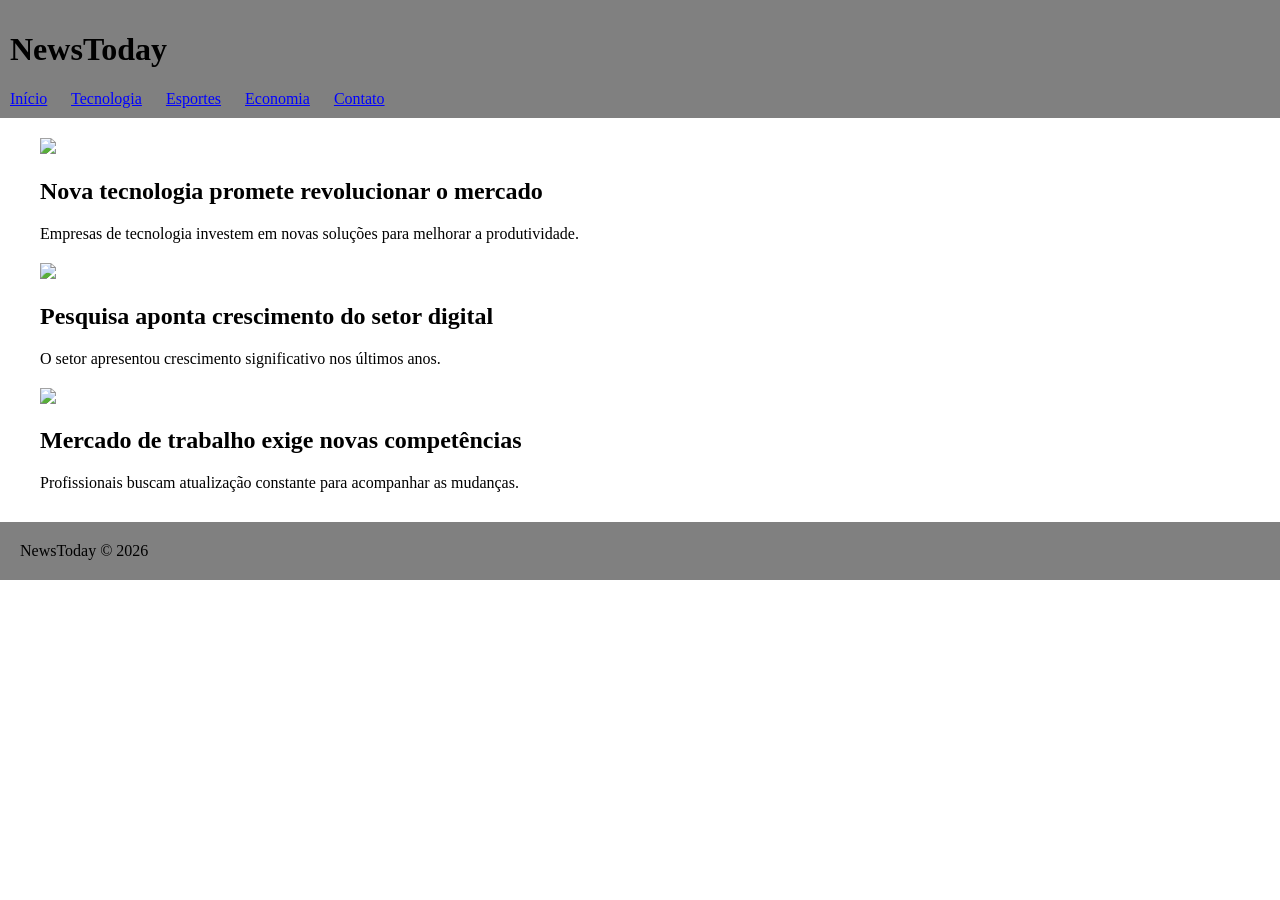
==== index.html @ 168670d2 "SA02" ====
<!DOCTYPE html>
<html lang="pt-br">

<head>
    <meta charset="UTF-8">
    <title>NewsToday</title>
    <link rel="stylesheet" href="style.css">
</head>

<body>
    <div class="topo">
        <h1>NewsToday</h1>

        <div class="menu">
            <a href="#">Início</a>
            <a href="#">Tecnologia</a>
            <a href="#">Esportes</a>
            <a href="#">Economia</a>
            <a href="#">Contato</a>
        </div>
    </div>

    <div class="conteudo">

        <div class="noticia">
            <img src="https://blog.fazedores.com/wp-content/uploads/2019/03/casa2.jpg">

            <h2>Nova tecnologia promete revolucionar o mercado</h2>

            <p>
                Empresas de tecnologia investem em novas soluções para melhorar a produtividade.
            </p>
        </div>

        <div class="noticia">
            <img
                src="https://s3.sa-east-1.amazonaws.com/cdn.nasajon/wp-content/uploads/2022/08/16161618/A-influencia-da-tecnologia-no-comercio.png">

            <h2>Pesquisa aponta crescimento do setor digital</h2>

            <p>
                O setor apresentou crescimento significativo nos últimos anos.
            </p>
        </div>

        <div class="noticia">
            <img src="https://i0.wp.com/nectar.empregare.com/wp-content/uploads/2021/11/1-1.jpg?resize=800%2C534&ssl=1">

            <h2>Mercado de trabalho exige novas competências</h2>

            <p>
                Profissionais buscam atualização constante para acompanhar as mudanças.
            </p>
        </div>

    </div>

    <div class="rodape">
        NewsToday © 2026
    </div>
</body>

</html>
---- style.css ----
body {
    margin: 0;
    font-family: "Jokerman", fantasy;
}

h2 {
    font-family: "Chiller", cursive;
}

.topo {
    background-color: gray;
    padding: 10px;
}

.menu a {
    margin-right: 20px;
    color: blue;
}

.conteudo {
    width: 1200px;
    margin: auto;
}

.noticia {
    margin-top: 20px;
}

.noticia img {
    width: 800px;
}

.rodape {
    margin-top: 30px;
    background-color: gray;
    padding: 20px;
}
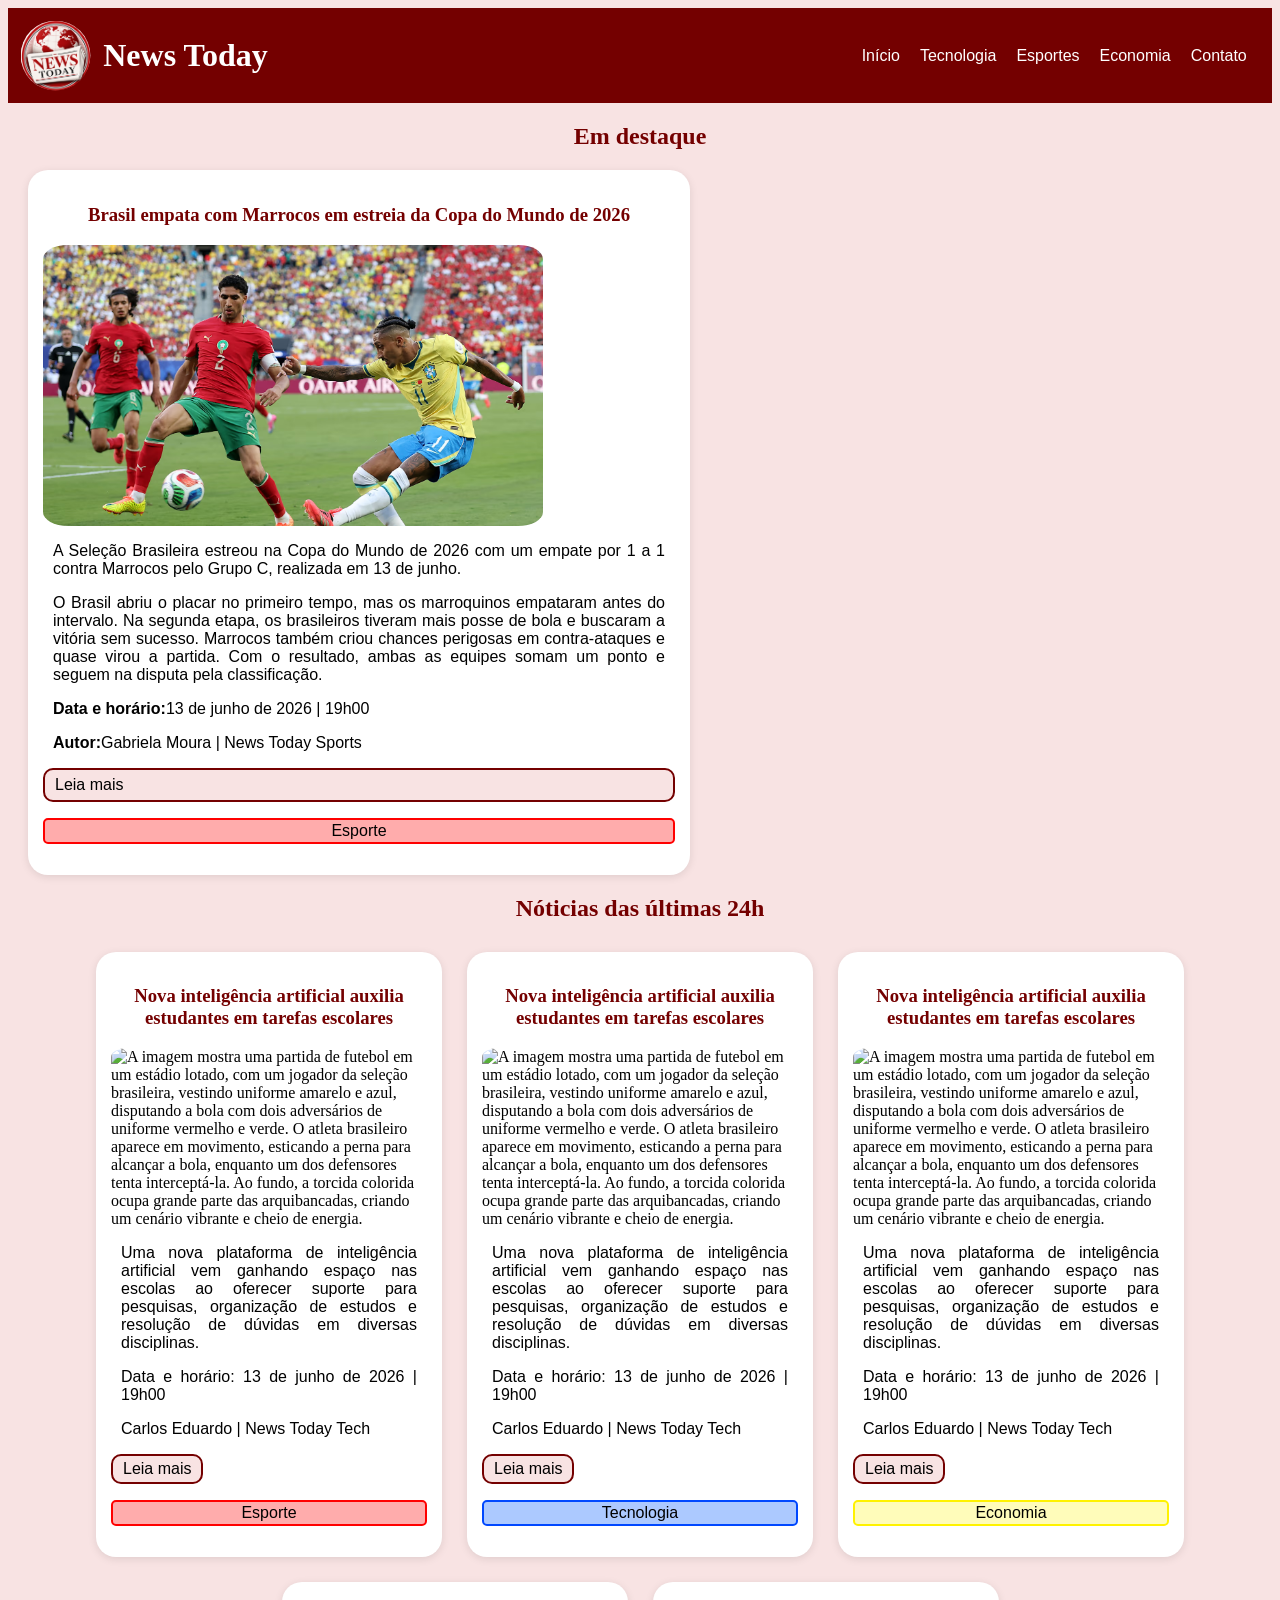
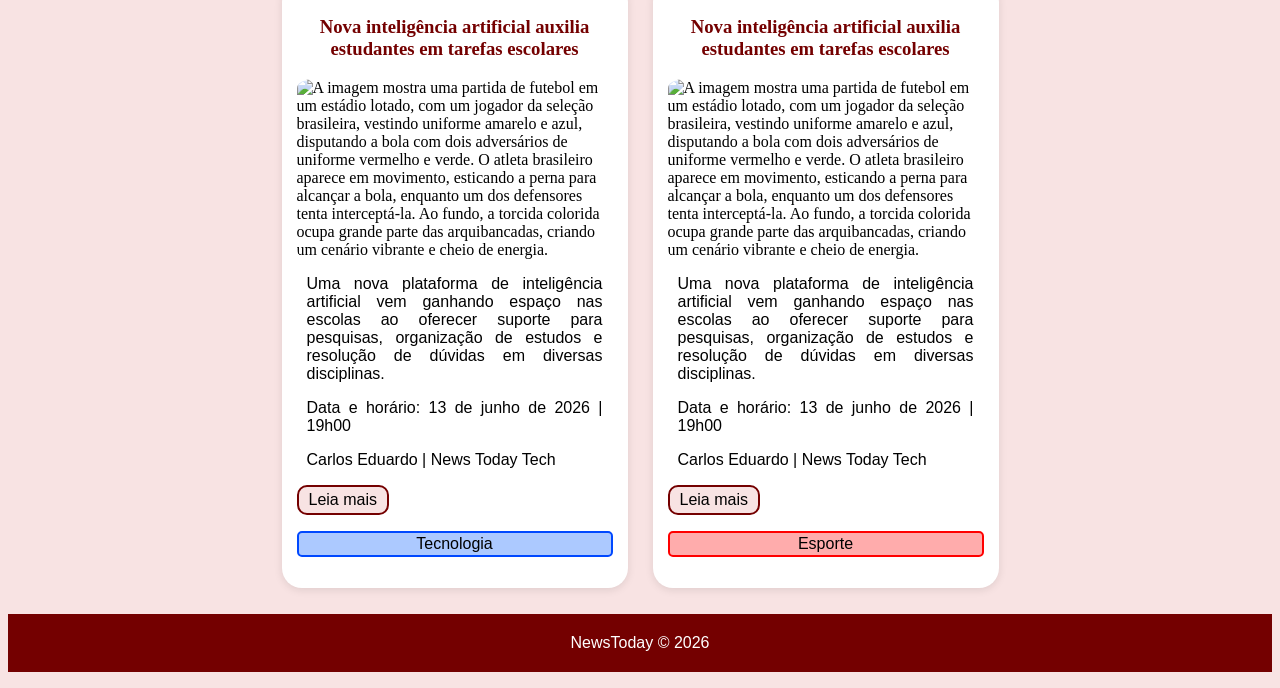
==== commit 06db9a85: "16/06/26" ====
--- a/index.html
+++ b/index.html
@@ -3,61 +3,134 @@
 
 <head>
     <meta charset="UTF-8">
+    <meta name="viewport" content="width=device-width, initial-scale=1.0">
     <title>NewsToday</title>
-    <link rel="stylesheet" href="style.css">
+    <link rel="stylesheet" href="estilo.css">
 </head>
 
 <body>
-    <div class="topo">
-        <h1>NewsToday</h1>
+    <header>
+        <img src="imagens/logo.png" alt="News Today" class="logo">
+        <h1 class="titulo">News Today</h1>
+        
+        <nav class="menu">
+            <a href="index.html">Início</a>
+            <a href="tech.html">Tecnologia</a>
+            <a href="esportes.html">Esportes</a>
+            <a href="economia.html">Economia</a>
+            <a href="contato.html">Contato</a>
+        </nav>
+    </header>
+    <main>
+        <h2>Em destaque</h2>
+        <section>
+            <article class="destaque">
+                <h3 class="titulo_noticia">Brasil empata com Marrocos em estreia da Copa do Mundo de 2026</h3>
+                
+                <img class="imagem" src="imagens/esporte1.png" alt="A imagem mostra uma partida de futebol em um estádio lotado, com um jogador da seleção brasileira, vestindo uniforme amarelo e azul, disputando a bola com dois adversários de uniforme vermelho e verde. O atleta brasileiro aparece em movimento, esticando a perna para alcançar a bola, enquanto um dos defensores tenta interceptá-la. Ao fundo, a torcida colorida ocupa grande parte das arquibancadas, criando um cenário vibrante e cheio de energia.">
+                
+                <p class="descricao">A Seleção Brasileira estreou na Copa do Mundo de 2026 com um empate por 1 a 1 contra Marrocos pelo Grupo C, realizada em 13 de junho.</p>
 
-        <div class="menu">
-            <a href="#">Início</a>
-            <a href="#">Tecnologia</a>
-            <a href="#">Esportes</a>
-            <a href="#">Economia</a>
-            <a href="#">Contato</a>
-        </div>
-    </div>
+                <p class="descricao">O Brasil abriu o placar no primeiro tempo, mas os marroquinos empataram antes do intervalo. Na segunda etapa, os brasileiros tiveram mais posse de bola e buscaram a vitória sem sucesso. Marrocos também criou chances perigosas em contra-ataques e quase virou a partida. Com o resultado, ambas as equipes somam um ponto e seguem na disputa pela classificação.</p>
 
-    <div class="conteudo">
+                <p class="descricao"><strong>Data e horário:</strong> 13 de junho de 2026 | 19h00</p>
+                
+                <p class="descricao"><strong>Autor:</strong> Gabriela Moura | News Today Sports</p>
+                
+                <a href="tech1.html" class="botao">Leia mais</a>
+                <!-- <button class="botao">Leia mais</button> -->
 
-        <div class="noticia">
-            <img src="https://blog.fazedores.com/wp-content/uploads/2019/03/casa2.jpg">
+                <p class="esporte">Esporte</p>
+            </article>
+        </section>
+        
+        <h2>Nóticias das últimas 24h</h2>
 
-            <h2>Nova tecnologia promete revolucionar o mercado</h2>
+        <section class="noticias_recentes">
+            <article class="recentes">
+                <h3 class="titulo_noticia">Nova inteligência artificial auxilia estudantes em tarefas escolares</h3>
+                
+                <img class="img_recente" src="imagens/noticia1.png" alt="A imagem mostra uma partida de futebol em um estádio lotado, com um jogador da seleção brasileira, vestindo uniforme amarelo e azul, disputando a bola com dois adversários de uniforme vermelho e verde. O atleta brasileiro aparece em movimento, esticando a perna para alcançar a bola, enquanto um dos defensores tenta interceptá-la. Ao fundo, a torcida colorida ocupa grande parte das arquibancadas, criando um cenário vibrante e cheio de energia.">
+                
+                <p class="descricao">Uma nova plataforma de inteligência artificial vem ganhando espaço nas escolas ao oferecer suporte para pesquisas, organização de estudos e resolução de dúvidas em diversas disciplinas.</p>
 
-            <p>
-                Empresas de tecnologia investem em novas soluções para melhorar a produtividade.
-            </p>
-        </div>
+                <p class="descricao">Data e horário: 13 de junho de 2026 | 19h00</p>
+                
+                <p class="descricao">Carlos Eduardo | News Today Tech</p>
 
-        <div class="noticia">
-            <img
-                src="https://s3.sa-east-1.amazonaws.com/cdn.nasajon/wp-content/uploads/2022/08/16161618/A-influencia-da-tecnologia-no-comercio.png">
+                <button class="botao">Leia mais</button>
 
-            <h2>Pesquisa aponta crescimento do setor digital</h2>
+                <p class="esporte">Esporte</p>
+            </article>
 
-            <p>
-                O setor apresentou crescimento significativo nos últimos anos.
-            </p>
-        </div>
+            <article class="recentes">
+                <h3 class="titulo_noticia">Nova inteligência artificial auxilia estudantes em tarefas escolares</h3>
+                
+                <img class="img_recente" src="imagens/noticia1.png" alt="A imagem mostra uma partida de futebol em um estádio lotado, com um jogador da seleção brasileira, vestindo uniforme amarelo e azul, disputando a bola com dois adversários de uniforme vermelho e verde. O atleta brasileiro aparece em movimento, esticando a perna para alcançar a bola, enquanto um dos defensores tenta interceptá-la. Ao fundo, a torcida colorida ocupa grande parte das arquibancadas, criando um cenário vibrante e cheio de energia.">
+                
+                <p class="descricao">Uma nova plataforma de inteligência artificial vem ganhando espaço nas escolas ao oferecer suporte para pesquisas, organização de estudos e resolução de dúvidas em diversas disciplinas.</p>
 
-        <div class="noticia">
-            <img src="https://i0.wp.com/nectar.empregare.com/wp-content/uploads/2021/11/1-1.jpg?resize=800%2C534&ssl=1">
+                <p class="descricao">Data e horário: 13 de junho de 2026 | 19h00</p>
+                
+                <p class="descricao">Carlos Eduardo | News Today Tech</p>
 
-            <h2>Mercado de trabalho exige novas competências</h2>
+                <button class="botao">Leia mais</button>
+                
+                <p class="tech">Tecnologia</p>
+            </article>
 
-            <p>
-                Profissionais buscam atualização constante para acompanhar as mudanças.
-            </p>
-        </div>
+            <article class="recentes">
+                <h3 class="titulo_noticia">Nova inteligência artificial auxilia estudantes em tarefas escolares</h3>
+                
+                <img class="img_recente" src="imagens/noticia1.png" alt="A imagem mostra uma partida de futebol em um estádio lotado, com um jogador da seleção brasileira, vestindo uniforme amarelo e azul, disputando a bola com dois adversários de uniforme vermelho e verde. O atleta brasileiro aparece em movimento, esticando a perna para alcançar a bola, enquanto um dos defensores tenta interceptá-la. Ao fundo, a torcida colorida ocupa grande parte das arquibancadas, criando um cenário vibrante e cheio de energia.">
+                
+                <p class="descricao">Uma nova plataforma de inteligência artificial vem ganhando espaço nas escolas ao oferecer suporte para pesquisas, organização de estudos e resolução de dúvidas em diversas disciplinas.</p>
 
-    </div>
+                <p class="descricao">Data e horário: 13 de junho de 2026 | 19h00</p>
+                
+                <p class="descricao">Carlos Eduardo | News Today Tech</p>
 
-    <div class="rodape">
-        NewsToday © 2026
-    </div>
+                <button class="botao">Leia mais</button>
+
+                <p class="economia">Economia</p>
+            </article>
+
+            <article class="recentes">
+                <h3 class="titulo_noticia">Nova inteligência artificial auxilia estudantes em tarefas escolares</h3>
+                
+                <img class="img_recente" src="imagens/noticia1.png" alt="A imagem mostra uma partida de futebol em um estádio lotado, com um jogador da seleção brasileira, vestindo uniforme amarelo e azul, disputando a bola com dois adversários de uniforme vermelho e verde. O atleta brasileiro aparece em movimento, esticando a perna para alcançar a bola, enquanto um dos defensores tenta interceptá-la. Ao fundo, a torcida colorida ocupa grande parte das arquibancadas, criando um cenário vibrante e cheio de energia.">
+                
+                <p class="descricao">Uma nova plataforma de inteligência artificial vem ganhando espaço nas escolas ao oferecer suporte para pesquisas, organização de estudos e resolução de dúvidas em diversas disciplinas.</p>
+
+                <p class="descricao">Data e horário: 13 de junho de 2026 | 19h00</p>
+                
+                <p class="descricao">Carlos Eduardo | News Today Tech</p>
+
+                <button class="botao">Leia mais</button>
+
+                <p class="tech">Tecnologia</p>
+            </article>
+
+            <article class="recentes">
+                <h3 class="titulo_noticia">Nova inteligência artificial auxilia estudantes em tarefas escolares</h3>
+                
+                <img class="img_recente" src="imagens/noticia1.png" alt="A imagem mostra uma partida de futebol em um estádio lotado, com um jogador da seleção brasileira, vestindo uniforme amarelo e azul, disputando a bola com dois adversários de uniforme vermelho e verde. O atleta brasileiro aparece em movimento, esticando a perna para alcançar a bola, enquanto um dos defensores tenta interceptá-la. Ao fundo, a torcida colorida ocupa grande parte das arquibancadas, criando um cenário vibrante e cheio de energia.">
+                
+                <p class="descricao">Uma nova plataforma de inteligência artificial vem ganhando espaço nas escolas ao oferecer suporte para pesquisas, organização de estudos e resolução de dúvidas em diversas disciplinas.</p>
+
+                <p class="descricao">Data e horário: 13 de junho de 2026 | 19h00</p>
+                
+                <p class="descricao">Carlos Eduardo | News Today Tech</p>
+
+                <button class="botao">Leia mais</button>
+
+                <p class="esporte">Esporte</p>
+            </article>
+        </section>
+        
+    </main>
+    <footer>
+        <p class="rodape">NewsToday © 2026</p>
+    </footer>
 </body>
-
 </html>
--- a/estilo.css
+++ b/estilo.css
@@ -0,0 +1,189 @@
+body{
+    background-color: #f8e3e3;
+}
+
+header{
+    background-color: #740000;
+    display: flex;
+    align-items: center;
+}
+
+.logo{
+    width: 70px;
+    height: 70px;
+    border-radius: 50%;
+    padding: 1%;
+}
+
+.titulo{
+    font-family: Georgia, serif;
+    color: white;
+}
+
+.menu{
+    display: flex;
+    margin-left: auto;
+    gap: 20px;
+    padding-right: 2%;
+}
+
+a{
+    font-family: Arial, sans-serif;
+    color: white;
+    text-decoration: none;
+}
+
+h2, h3{
+    color: #740000;
+    display: flex;
+    justify-content: center;
+    font-family: Georgia, serif;
+}
+
+.destaque{
+    display: block;
+    justify-self: center;
+    border-radius: 20px;
+    padding: 15px;
+    box-shadow: 0 2px 8px rgba(0,0,0,0.1);
+    background-color: white;
+    width: 50%;
+    height: auto;
+    margin: 20px;
+}
+
+.imagem {
+    width: 500px;
+    border-radius: 5%;
+    display: flex;
+    justify-self: center;
+}
+
+.descricao{
+    font-family: Arial, sans-serif;
+    display: flex;
+    text-align: justify;
+    padding-left: 10px;
+    padding-right: 10px;
+}
+
+.esporte{
+    font-family: Arial, sans-serif;
+    border: 2px solid rgb(255, 0, 0);
+    background-color: rgb(255, 172, 172);
+    border-radius: 5px;
+    padding: 2px;
+    width: auto;
+    display: flex;
+    justify-self: end;
+    justify-content: center;
+}
+
+.tech{
+    font-family: Arial, sans-serif;
+    border: 2px solid rgb(0, 72, 255);
+    background-color: rgb(172, 201, 255);
+    border-radius: 5px;
+    padding: 2px;
+    width: auto;
+    display: flex;
+    justify-self: end;
+    justify-content: center;
+}
+
+.economia{
+    font-family: Arial, sans-serif;
+    border: 2px solid rgb(255, 242, 0);
+    background-color: rgb(255, 252, 186);
+    border-radius: 5px;
+    padding: 2px;
+    width: auto;
+    display: flex;
+    justify-self: end;
+    justify-content: center;
+}
+
+.titulo_noticia{
+    color: #740000;
+    display: flex;
+    text-align: center;
+    font-family: Georgia, serif;
+    justify-content: center;
+}
+
+.noticias_recentes{
+    display: flex;
+    gap: 5px;
+    flex-wrap: wrap;
+    justify-content: center;
+}
+
+.recentes{
+    display: block;
+    justify-self: center;
+    border-radius: 20px;
+    padding: 15px;
+    box-shadow: 0 2px 8px rgba(0,0,0,0.1);
+    background-color: white;
+    width: 25%;
+    height: auto;
+    margin: 10px;
+    flex-wrap: wrap;
+}
+
+.img_recente{
+    width: 100%;
+    border-radius: 5%;
+    display: flex;
+    justify-self: center;
+}
+
+.botao{
+    border-radius: 10px;
+    border: 2px solid #740000;
+    display: flex;
+    justify-self: center;
+    background-color: #f8e3e3;
+    font-family: Arial, sans-serif;
+    height: 30px;
+    color:black;
+    align-items: center;
+    font-size: medium;
+    padding-left: 10px;
+    padding-right: 10px;
+}
+
+footer{
+    background-color: #740000;
+}
+
+.rodape {
+    display: flex;
+    justify-content: center;
+    padding: 20px;
+    color: white;
+    font-family: Arial, sans-serif;
+}
+
+.botao_contato{
+    border-radius: 5px;
+    border: 2px solid #36ff57;
+    display: flex;
+    justify-self: center;
+    color: black;
+    background-color: #d5ffd2;
+    font-family: Arial, sans-serif;
+    height: 25px;
+    align-items: center;
+    font-size: medium;
+    padding: 5px;
+}
+
+.contato{
+    font-family: Arial, sans-serif;
+    display: flex;
+    text-align: center;
+    justify-content: center;
+    padding-left: 10px;
+    padding-right: 10px;
+}
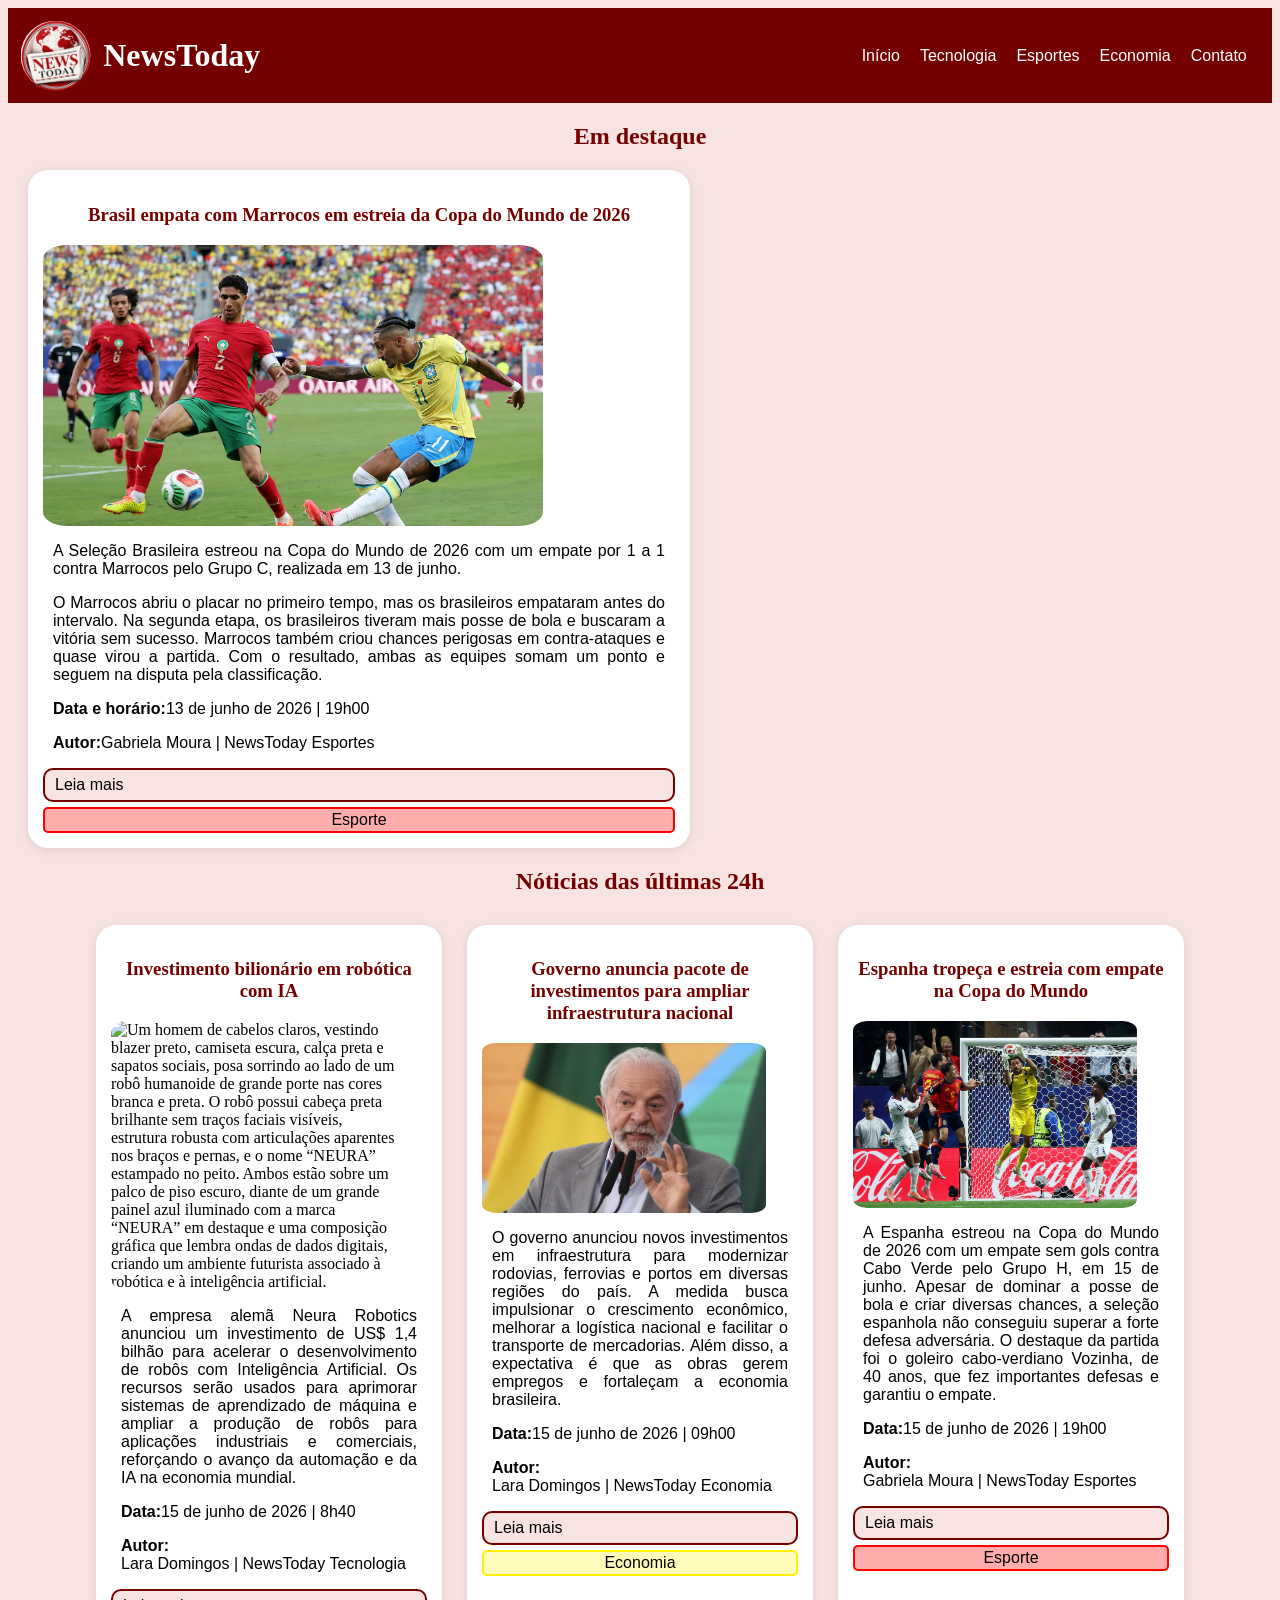
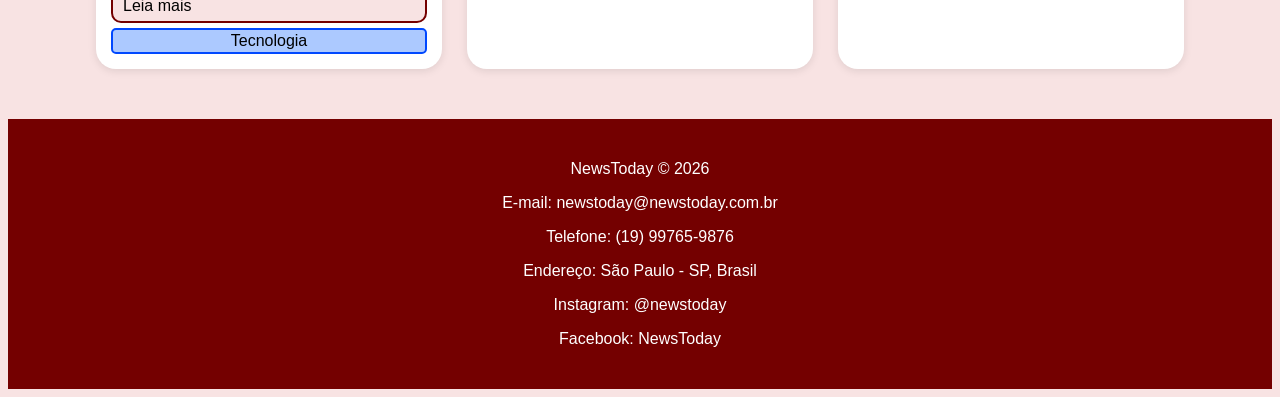
==== commit 42476bce: "SA02" ====
--- a/index.html
+++ b/index.html
@@ -6,131 +6,108 @@
     <meta name="viewport" content="width=device-width, initial-scale=1.0">
     <title>NewsToday</title>
     <link rel="stylesheet" href="estilo.css">
+    <link rel="icon" href="imagens/logo2.png" type="image/png">
 </head>
 
 <body>
     <header>
         <img src="imagens/logo.png" alt="News Today" class="logo">
-        <h1 class="titulo">News Today</h1>
-        
+        <h1 class="titulo">NewsToday</h1>
+        <!-- menu -->
         <nav class="menu">
-            <a href="index.html">Início</a>
-            <a href="tech.html">Tecnologia</a>
-            <a href="esportes.html">Esportes</a>
-            <a href="economia.html">Economia</a>
-            <a href="contato.html">Contato</a>
+            <a class="link_menu" href="index.html">Início</a>
+            <a class="link_menu" href="tech.html">Tecnologia</a>
+            <a class="link_menu" href="esportes.html">Esportes</a>
+            <a class="link_menu" href="economia.html">Economia</a>
+            <a class="link_menu" href="contato.html">Contato</a>
         </nav>
     </header>
     <main>
         <h2>Em destaque</h2>
+        <!-- Notícia que está em destaque -->
         <section>
             <article class="destaque">
                 <h3 class="titulo_noticia">Brasil empata com Marrocos em estreia da Copa do Mundo de 2026</h3>
-                
-                <img class="imagem" src="imagens/esporte1.png" alt="A imagem mostra uma partida de futebol em um estádio lotado, com um jogador da seleção brasileira, vestindo uniforme amarelo e azul, disputando a bola com dois adversários de uniforme vermelho e verde. O atleta brasileiro aparece em movimento, esticando a perna para alcançar a bola, enquanto um dos defensores tenta interceptá-la. Ao fundo, a torcida colorida ocupa grande parte das arquibancadas, criando um cenário vibrante e cheio de energia.">
-                
+                <!-- Imagem relacionada a notícia -->
+                <img class="imagem" src="imagens/sport2.png" alt="A imagem mostra uma partida de futebol em um estádio lotado, com um jogador da seleção brasileira, vestindo uniforme amarelo e azul, disputando a bola com dois adversários de uniforme vermelho e verde. O atleta brasileiro aparece em movimento, esticando a perna para alcançar a bola, enquanto um dos defensores tenta interceptá-la. Ao fundo, a torcida colorida ocupa grande parte das arquibancadas, criando um cenário vibrante e cheio de energia.">
+                <!-- Resumo da notícia -->
                 <p class="descricao">A Seleção Brasileira estreou na Copa do Mundo de 2026 com um empate por 1 a 1 contra Marrocos pelo Grupo C, realizada em 13 de junho.</p>
 
-                <p class="descricao">O Brasil abriu o placar no primeiro tempo, mas os marroquinos empataram antes do intervalo. Na segunda etapa, os brasileiros tiveram mais posse de bola e buscaram a vitória sem sucesso. Marrocos também criou chances perigosas em contra-ataques e quase virou a partida. Com o resultado, ambas as equipes somam um ponto e seguem na disputa pela classificação.</p>
+                <p class="descricao">O Marrocos abriu o placar no primeiro tempo, mas os brasileiros empataram antes do intervalo. Na segunda etapa, os brasileiros tiveram mais posse de bola e buscaram a vitória sem sucesso. Marrocos também criou chances perigosas em contra-ataques e quase virou a partida. Com o resultado, ambas as equipes somam um ponto e seguem na disputa pela classificação.</p>
 
-                <p class="descricao"><strong>Data e horário:</strong> 13 de junho de 2026 | 19h00</p>
+                <p class="data"><strong>Data e horário: </strong> 13 de junho de 2026 | 19h00</p>
                 
-                <p class="descricao"><strong>Autor:</strong> Gabriela Moura | News Today Sports</p>
-                
-                <a href="tech1.html" class="botao">Leia mais</a>
-                <!-- <button class="botao">Leia mais</button> -->
-
-                <p class="esporte">Esporte</p>
+                <p class="autor"><strong>Autor: </strong> Gabriela Moura | NewsToday Esportes</p>
+                <!-- Botão que leva o usuário para a notícia completa -->
+                <a href="pagina_noticia/esporte/brasil_marrocos.html" class="botao">Leia mais</a>
+                <!-- Mostra ao usuário que essa notícia pertence a categoria esporte -->
+                <a href="esportes.html" class="esporte">Esporte</a>
             </article>
         </section>
         
         <h2>Nóticias das últimas 24h</h2>
 
         <section class="noticias_recentes">
+
             <article class="recentes">
-                <h3 class="titulo_noticia">Nova inteligência artificial auxilia estudantes em tarefas escolares</h3>
-                
-                <img class="img_recente" src="imagens/noticia1.png" alt="A imagem mostra uma partida de futebol em um estádio lotado, com um jogador da seleção brasileira, vestindo uniforme amarelo e azul, disputando a bola com dois adversários de uniforme vermelho e verde. O atleta brasileiro aparece em movimento, esticando a perna para alcançar a bola, enquanto um dos defensores tenta interceptá-la. Ao fundo, a torcida colorida ocupa grande parte das arquibancadas, criando um cenário vibrante e cheio de energia.">
-                
-                <p class="descricao">Uma nova plataforma de inteligência artificial vem ganhando espaço nas escolas ao oferecer suporte para pesquisas, organização de estudos e resolução de dúvidas em diversas disciplinas.</p>
+                <h3 class="titulo_noticia">Investimento bilionário em robótica com IA</h3>
+                <!-- Imagem relacionada a notícia -->
+                <img class="img_recente" src="imagens/tech1.png" alt="Um homem de cabelos claros, vestindo blazer preto, camiseta escura, calça preta e sapatos sociais, posa sorrindo ao lado de um robô humanoide de grande porte nas cores branca e preta. O robô possui cabeça preta brilhante sem traços faciais visíveis, estrutura robusta com articulações aparentes nos braços e pernas, e o nome “NEURA” estampado no peito. Ambos estão sobre um palco de piso escuro, diante de um grande painel azul iluminado com a marca “NEURA” em destaque e uma composição gráfica que lembra ondas de dados digitais, criando um ambiente futurista associado à robótica e à inteligência artificial.">
+                <!-- Resumo da notícia -->
+                <p class="descricao">A empresa alemã Neura Robotics anunciou um investimento de US$ 1,4 bilhão para acelerar o desenvolvimento de robôs com Inteligência Artificial. Os recursos serão usados para aprimorar sistemas de aprendizado de máquina e ampliar a produção de robôs para aplicações industriais e comerciais, reforçando o avanço da automação e da IA na economia mundial.</p>
 
-                <p class="descricao">Data e horário: 13 de junho de 2026 | 19h00</p>
-                
-                <p class="descricao">Carlos Eduardo | News Today Tech</p>
-
-                <button class="botao">Leia mais</button>
-
-                <p class="esporte">Esporte</p>
+                <p class="data"><strong>Data: </strong> 15 de junho de 2026 | 8h40</p>
+                    
+                <p class="autor"><strong>Autor: </strong> Lara Domingos | NewsToday Tecnologia</p>
+                <!-- Botão que leva o usuário para a notícia completa -->
+                <a href="pagina_noticia/tecnologia/neura_robotica.html" class="botao">Leia mais</a>
+                <!-- Mostra ao usuário que essa notícia pertence a categoria tecnologia -->
+                <a href="tech.html" class="tech">Tecnologia</a>
             </article>
 
             <article class="recentes">
-                <h3 class="titulo_noticia">Nova inteligência artificial auxilia estudantes em tarefas escolares</h3>
-                
-                <img class="img_recente" src="imagens/noticia1.png" alt="A imagem mostra uma partida de futebol em um estádio lotado, com um jogador da seleção brasileira, vestindo uniforme amarelo e azul, disputando a bola com dois adversários de uniforme vermelho e verde. O atleta brasileiro aparece em movimento, esticando a perna para alcançar a bola, enquanto um dos defensores tenta interceptá-la. Ao fundo, a torcida colorida ocupa grande parte das arquibancadas, criando um cenário vibrante e cheio de energia.">
-                
-                <p class="descricao">Uma nova plataforma de inteligência artificial vem ganhando espaço nas escolas ao oferecer suporte para pesquisas, organização de estudos e resolução de dúvidas em diversas disciplinas.</p>
+                <h3 class="titulo_noticia">Governo anuncia pacote de investimentos para ampliar infraestrutura nacional</h3>
+                <!-- Imagem relacionada a notícia -->
+                <img class="img_recente" src="imagens/economia3.png" alt="O presidente Luiz Inácio Lula da Silva aparece em primeiro plano durante um discurso, vestindo terno cinza claro e camisa azul-clara sem gravata. Ele fala diante de dois microfones enquanto faz um gesto com a mão direita, mantendo uma expressão séria e concentrada. Ao fundo, desfocadas, aparecem cores que remetem à bandeira do Brasil, compondo um cenário institucional e oficial.">
+                <!-- Resumo da notícia -->
+                <p class="descricao">O governo anunciou novos investimentos em infraestrutura para modernizar rodovias, ferrovias e portos em diversas regiões do país. A medida busca impulsionar o crescimento econômico, melhorar a logística nacional e facilitar o transporte de mercadorias. Além disso, a expectativa é que as obras gerem empregos e fortaleçam a economia brasileira.</p>
 
-                <p class="descricao">Data e horário: 13 de junho de 2026 | 19h00</p>
-                
-                <p class="descricao">Carlos Eduardo | News Today Tech</p>
-
-                <button class="botao">Leia mais</button>
-                
-                <p class="tech">Tecnologia</p>
+                <p class="data"><strong>Data: </strong>15 de junho de 2026 | 09h00</p>
+                    
+                <p class="autor"><strong>Autor: </strong>Lara Domingos | NewsToday Economia</p>
+                <!-- Botão que leva o usuário para a notícia completa -->
+                <a href="pagina_noticia/economia/infraestrutura.html" class="botao">Leia mais</a>
+                <!-- Mostra ao usuário que essa notícia pertence a categoria economia -->
+                <a href="economia.html" class="economia">Economia</a>
             </article>
 
             <article class="recentes">
-                <h3 class="titulo_noticia">Nova inteligência artificial auxilia estudantes em tarefas escolares</h3>
-                
-                <img class="img_recente" src="imagens/noticia1.png" alt="A imagem mostra uma partida de futebol em um estádio lotado, com um jogador da seleção brasileira, vestindo uniforme amarelo e azul, disputando a bola com dois adversários de uniforme vermelho e verde. O atleta brasileiro aparece em movimento, esticando a perna para alcançar a bola, enquanto um dos defensores tenta interceptá-la. Ao fundo, a torcida colorida ocupa grande parte das arquibancadas, criando um cenário vibrante e cheio de energia.">
-                
-                <p class="descricao">Uma nova plataforma de inteligência artificial vem ganhando espaço nas escolas ao oferecer suporte para pesquisas, organização de estudos e resolução de dúvidas em diversas disciplinas.</p>
+                <h3 class="titulo_noticia">Espanha tropeça e estreia com empate na Copa do Mundo</h3>
+                <!-- Imagem relacionada a notícia -->
+                <img class="img_recente" src="imagens/sport1.png" alt="Uma disputa intensa acontece dentro da área durante uma partida entre a seleção da Espanha, de uniforme vermelho e azul, e a seleção de Cabo Verde, de uniforme branco. O goleiro cabo-verdiano Vozinha, vestindo uniforme amarelo, salta em frente ao gol e segura a bola acima da cabeça enquanto jogadores das duas equipes disputam a jogada aérea. Ao fundo, a rede do gol, torcedores nas arquibancadas e painéis publicitários iluminados reforçam o clima de tensão e competitividade.">
+                <!-- Resumo da notícia -->
+                <p class="descricao">A Espanha estreou na Copa do Mundo de 2026 com um empate sem gols contra Cabo Verde pelo Grupo H, em 15 de junho. Apesar de dominar a posse de bola e criar diversas chances, a seleção espanhola não conseguiu superar a forte defesa adversária. O destaque da partida foi o goleiro cabo-verdiano Vozinha, de 40 anos, que fez importantes defesas e garantiu o empate.</p>
 
-                <p class="descricao">Data e horário: 13 de junho de 2026 | 19h00</p>
-                
-                <p class="descricao">Carlos Eduardo | News Today Tech</p>
-
-                <button class="botao">Leia mais</button>
-
-                <p class="economia">Economia</p>
+                <p class="data"><strong>Data: </strong> 15 de junho de 2026 | 19h00</p>
+                    
+                <p class="autor"><strong>Autor: </strong> Gabriela Moura | NewsToday Esportes</p>
+                <!-- Botão que leva o usuário para a notícia completa -->
+                <a href="pagina_noticia/esporte/espanha_cabo_verde.html" class="botao">Leia mais</a>
+                <!-- Mostra ao usuário que essa notícia pertence a categoria esporte -->
+                <a href="esportes.html" class="esporte">Esporte</a>
             </article>
 
-            <article class="recentes">
-                <h3 class="titulo_noticia">Nova inteligência artificial auxilia estudantes em tarefas escolares</h3>
-                
-                <img class="img_recente" src="imagens/noticia1.png" alt="A imagem mostra uma partida de futebol em um estádio lotado, com um jogador da seleção brasileira, vestindo uniforme amarelo e azul, disputando a bola com dois adversários de uniforme vermelho e verde. O atleta brasileiro aparece em movimento, esticando a perna para alcançar a bola, enquanto um dos defensores tenta interceptá-la. Ao fundo, a torcida colorida ocupa grande parte das arquibancadas, criando um cenário vibrante e cheio de energia.">
-                
-                <p class="descricao">Uma nova plataforma de inteligência artificial vem ganhando espaço nas escolas ao oferecer suporte para pesquisas, organização de estudos e resolução de dúvidas em diversas disciplinas.</p>
-
-                <p class="descricao">Data e horário: 13 de junho de 2026 | 19h00</p>
-                
-                <p class="descricao">Carlos Eduardo | News Today Tech</p>
-
-                <button class="botao">Leia mais</button>
-
-                <p class="tech">Tecnologia</p>
-            </article>
-
-            <article class="recentes">
-                <h3 class="titulo_noticia">Nova inteligência artificial auxilia estudantes em tarefas escolares</h3>
-                
-                <img class="img_recente" src="imagens/noticia1.png" alt="A imagem mostra uma partida de futebol em um estádio lotado, com um jogador da seleção brasileira, vestindo uniforme amarelo e azul, disputando a bola com dois adversários de uniforme vermelho e verde. O atleta brasileiro aparece em movimento, esticando a perna para alcançar a bola, enquanto um dos defensores tenta interceptá-la. Ao fundo, a torcida colorida ocupa grande parte das arquibancadas, criando um cenário vibrante e cheio de energia.">
-                
-                <p class="descricao">Uma nova plataforma de inteligência artificial vem ganhando espaço nas escolas ao oferecer suporte para pesquisas, organização de estudos e resolução de dúvidas em diversas disciplinas.</p>
-
-                <p class="descricao">Data e horário: 13 de junho de 2026 | 19h00</p>
-                
-                <p class="descricao">Carlos Eduardo | News Today Tech</p>
-
-                <button class="botao">Leia mais</button>
-
-                <p class="esporte">Esporte</p>
-            </article>
         </section>
         
     </main>
+    <!-- Rodapé -->
     <footer>
-        <p class="rodape">NewsToday © 2026</p>
+        <p>NewsToday © 2026</p>
+        <p>E-mail: newstoday@newstoday.com.br</p>
+        <p>Telefone: (19) 99765-9876</p>
+        <p>Endereço: São Paulo - SP, Brasil</p>
+        <p>Instagram: @newstoday</p>
+        <p>Facebook: NewsToday</p>
     </footer>
 </body>
 </html>
--- a/estilo.css
+++ b/estilo.css
@@ -33,11 +33,28 @@
     text-decoration: none;
 }
 
+.link_menu:hover{
+    display: flex;
+    justify-content:center;
+    align-items: center;
+    background-color: #f8e3e3;
+    color:#740000; 
+    padding: 2px;
+    border-radius: 5px;
+}
+
+.link_menu:active{
+    border: 2px solid #f8e3e3;
+    background-color: #740000;
+    color: #f8e3e3;
+}
+
 h2, h3{
     color: #740000;
     display: flex;
     justify-content: center;
     font-family: Georgia, serif;
+    text-align: center;
 }
 
 .destaque{
@@ -67,6 +84,26 @@
     padding-right: 10px;
 }
 
+.autor{
+    font-family: Arial, sans-serif;
+    display: flex;
+    text-align:left;
+    padding-left: 10px;
+    padding-right: 10px;
+    display: flex;
+    flex-wrap: wrap;
+}
+
+.data{
+    font-family: Arial, sans-serif;
+    display: flex;
+    text-align:left;
+    padding-left: 10px;
+    padding-right: 10px;
+    display: flex;
+    flex-wrap: wrap;
+}
+
 .esporte{
     font-family: Arial, sans-serif;
     border: 2px solid rgb(255, 0, 0);
@@ -77,6 +114,18 @@
     display: flex;
     justify-self: end;
     justify-content: center;
+    color: black;
+    margin-top: 5px;
+}
+
+.esporte:hover{
+    color: white;
+    background-color: red;    
+}
+
+.esporte:active{
+    color: black;
+    background-color: rgb(255, 172, 172);    
 }
 
 .tech{
@@ -89,6 +138,18 @@
     display: flex;
     justify-self: end;
     justify-content: center;
+    color: black;
+    margin-top: 5px;
+}
+
+.tech:hover{
+    color: white;
+    background-color: rgb(0, 72, 255);    
+}
+
+.tech:active{
+    color: black;
+    background-color: rgb(172, 201, 255);    
 }
 
 .economia{
@@ -101,6 +162,16 @@
     display: flex;
     justify-self: end;
     justify-content: center;
+    color: black;
+    margin-top: 5px;
+}
+
+.economia:hover{
+    background-color: rgb(255, 242, 0);    
+}
+
+.economia:active{
+    background-color: rgb(255, 252, 186);    
 }
 
 .titulo_noticia{
@@ -132,7 +203,7 @@
 }
 
 .img_recente{
-    width: 100%;
+    width: 90%;
     border-radius: 5%;
     display: flex;
     justify-self: center;
@@ -153,20 +224,35 @@
     padding-right: 10px;
 }
 
+.botao:hover{
+    display: flex;
+    width: 80px;
+    height: 35px;
+    justify-content:center;
+    background-color: #740000;
+    color: white;
+}
+
+.botao:active{
+    display: flex;
+    width: 80px;
+    height: 35px;
+    justify-content:center;
+    background-color: #f8e3e3;
+    color:#740000;
+}
+
 footer{
     background-color: #740000;
-}
-
-.rodape {
-    display: flex;
-    justify-content: center;
-    padding: 20px;
-    color: white;
-    font-family: Arial, sans-serif;
+    color: white;
+    font-family: Arial, sans-serif;
+    text-align: center;
+    padding: 25px;
+    margin-top: 40px;
 }
 
 .botao_contato{
-    border-radius: 5px;
+    border-radius: 10px;
     border: 2px solid #36ff57;
     display: flex;
     justify-self: center;
@@ -179,6 +265,23 @@
     padding: 5px;
 }
 
+.botao_contato:hover{
+    border-radius: 10px;
+    display: flex;
+    justify-self: center;
+    color: white;
+    background-color: #36ff57;
+    font-family: Arial, sans-serif;
+    height: 25px;
+    align-items: center;
+    font-size: medium;
+    padding: 5px;
+}
+
+.botao_contato:active{
+    background-color: #d5ffd2;
+}
+
 .contato{
     font-family: Arial, sans-serif;
     display: flex;
@@ -186,4 +289,240 @@
     justify-content: center;
     padding-left: 10px;
     padding-right: 10px;
+    font-size: medium;
+}
+
+/* Media query - Tablets */
+@media (min-width: 768px) and (max-width:1023px) {
+    header{
+        display: flex;
+        flex-direction: column;
+        align-items: center;
+        text-align: center;
+    }
+
+    .menu {
+        display: flex;
+        justify-content: center;
+        align-items: center;
+        margin: 0;
+        padding: 0;
+    }
+
+    .link_menu{
+        display: flex;
+        font-size: x-large;
+        padding-bottom: 5%;
+        align-items: center;
+        text-align: center;
+    }
+
+    .destaque{
+        width: 85%;
+    }
+
+    .imagem {
+        width: 70%;
+        border-radius: 5%;
+        display: flex;
+        justify-self: center;
+    }
+
+    .descricao{
+        font-size: larger;
+    }
+
+    .autor{
+        font-size: larger;
+    }
+
+    .data{
+        font-size: larger;
+    }
+
+    .titulo_noticia{
+        font-size:x-large;
+    }
+
+    .recentes{
+        width: 70%;
+    }
+
+    .img_recente{
+        width: 90%;
+        border-radius: 5%;
+        display: flex;
+        justify-self: center;
+    }
+    
+    .botao{
+        height: 30px;
+        font-size: 22px;
+    }
+
+    .botao:hover{
+        height: 35px;
+        width: 95px;
+    }
+
+    .botao:active{
+        width: 95px;
+        height: 35px;
+    } 
+
+    .esporte{
+        font-size: 22px;
+    }
+
+    .tech{
+        font-size: 22px;
+    }
+
+    .economia{
+        font-size: 22px;
+    }
+
+    footer{
+        font-size: larger;
+    }
+
+    .botao_contato{
+        height: 30px;
+        font-size: 22px;
+    }
+
+    .botao_contato:hover{
+        height: 35px;
+        width: 100px;
+        font-size: 22px;
+    }
+
+    .contato{
+        font-size: larger;
+    }
+
+    h3{
+        font-size: 22px;
+        text-align: center;
+    }
+}
+
+/* Media Query - Celular */ 
+@media (max-width: 767px) {
+   header{
+        display: flex;
+        flex-direction: column;
+        align-items: center;
+        text-align: center;
+    }
+
+    .menu {
+        display: flex;
+        justify-content: center;
+        align-items: center;
+        flex-wrap: wrap;
+        margin: 0;
+        padding: 0;
+    }
+
+    .link_menu{
+        display: flex;
+        font-size: x-large;
+        padding-bottom: 5%;
+        align-items: center;
+        text-align: center;
+    }
+
+    .destaque{
+        width: 85%;
+    }
+
+    .imagem {
+        width: 70%;
+        border-radius: 5%;
+        display: flex;
+        justify-self: center;
+    }
+
+    .descricao{
+        font-size: larger;
+    }
+
+    .autor{
+        font-size: larger;
+    }
+
+    .data{
+        font-size: larger;
+    }
+
+    .titulo_noticia{
+        font-size:x-large;
+    }
+
+    .recentes{
+        width: 70%;
+    }
+
+    .img_recente{
+        width: 90%;
+        border-radius: 5%;
+        display: flex;
+        justify-self: center;
+    }
+    
+    .botao{
+        height: 30px;
+        font-size: 22px;
+    }
+
+    .botao:hover{
+        height: 35px;
+        width: 95px;
+    }
+
+    .botao:active{
+        width: 95px;
+        height: 35px;
+    } 
+
+    .esporte{
+        font-size: 22px;
+    }
+
+    .tech{
+        font-size: 22px;
+    }
+
+    .economia{
+        font-size: 22px;
+    }
+
+    footer{
+        font-size: larger;
+    }
+
+    .botao_contato{
+        height: 30px;
+        font-size: 22px;
+    }
+
+    .botao_contato:hover{
+        height: 35px;
+        width: 100px;
+        font-size: 22px;
+    }
+
+    .contato{
+        font-size: larger;
+    }
+
+    h3{
+        font-size: 22px;
+        text-align: center;
+    }
+
+    h2{
+        text-align: center;
+    }
 }
